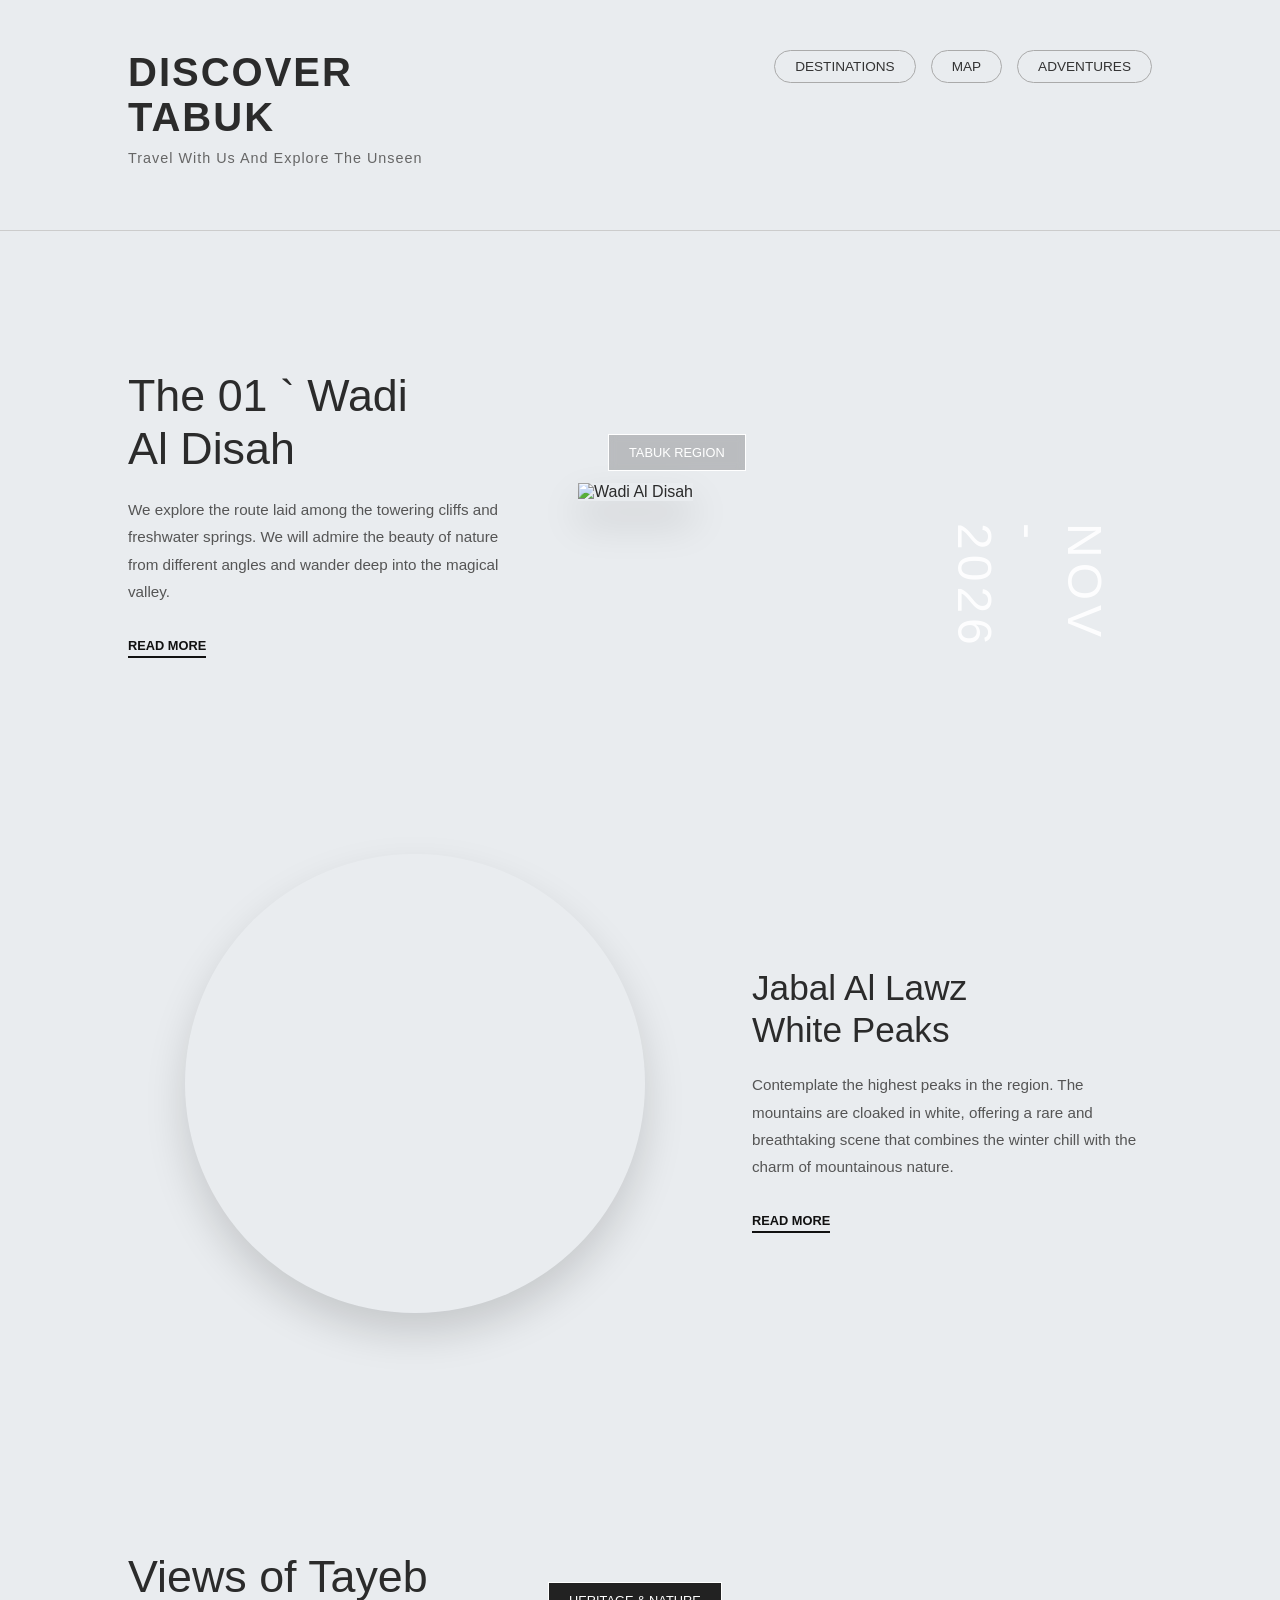
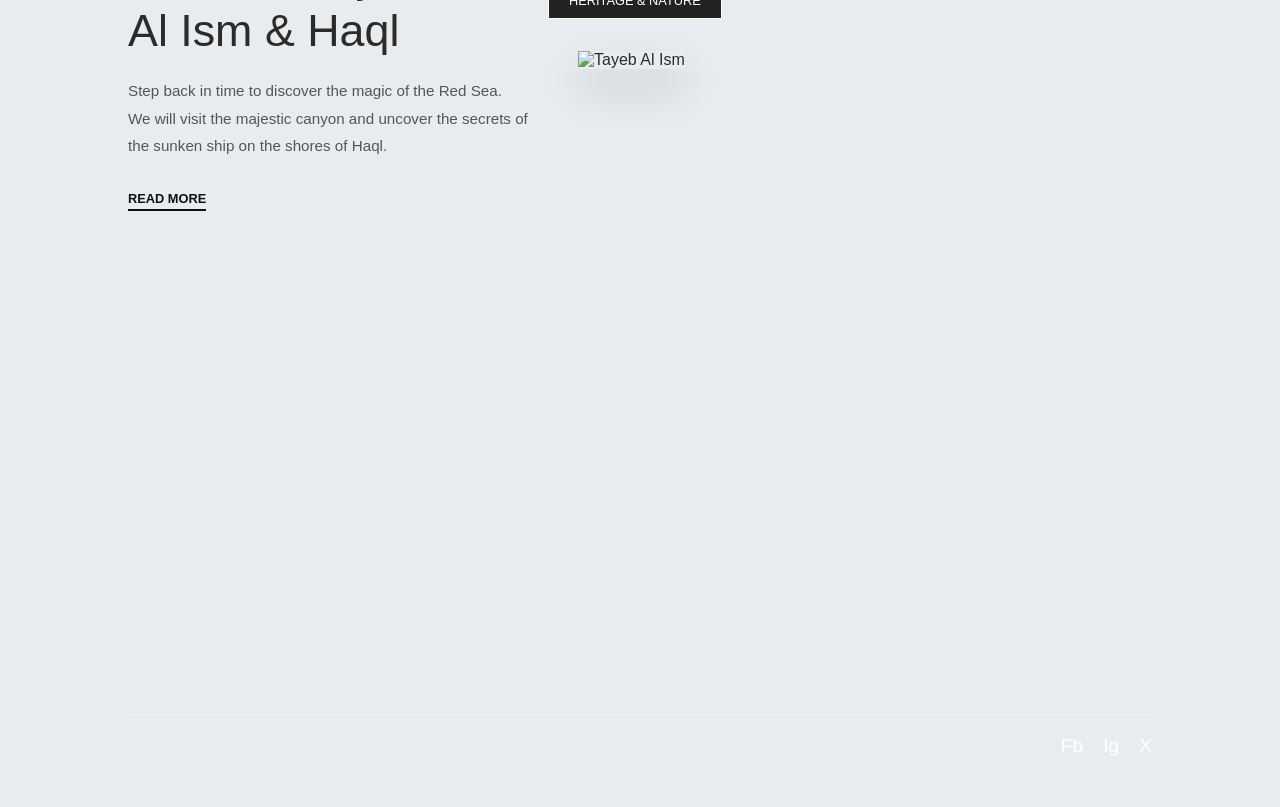
==== tabuk/index.html/index.html @ 75534507 "Initial upload" ====
<!DOCTYPE html>
<html lang="en">
<head>
    <meta charset="UTF-8">
    <meta name="viewport" content="width=device-width, initial-scale=1.0">
    <title>Discover Tabuk</title>
    <link rel="stylesheet" href="style.css">
</head>
<body>

    <header>
        <div class="logo-area">
            <h1>Discover<br>Tabuk</h1>
            <p>Travel With Us And Explore The Unseen</p>
        </div>
        <nav>
            <a href="#">Destinations</a>
            <a href="#">Map</a>
            <a href="#">Adventures</a>
        </nav>
    </header>

    <div class="section">
        <div class="text-content">
            <h2>The 01 ` Wadi<br>Al Disah</h2>
            <p>We explore the route laid among the towering cliffs and freshwater springs. We will admire the beauty of nature from different angles and wander deep into the magical valley.</p>
            <a href="#" class="read-more">Read more</a>
        </div>
        <div class="img-container">
            <img src="https://images.unsplash.com/photo-1588390747470-38e9c0b1e162?ixlib=rb-4.0.3&auto=format&fit=crop&w=800&q=80" alt="Wadi Al Disah">
            <div class="vertical-text">NOV - 2026</div>
            <div class="floating-box">Tabuk Region</div>
        </div>
    </div>

    <div class="section" style="flex-direction: row-reverse;">
        <div class="text-content">
            <h2 style="font-size: 2.2rem;">Jabal Al Lawz<br>White Peaks</h2>
            <p>Contemplate the highest peaks in the region. The mountains are cloaked in white, offering a rare and breathtaking scene that combines the winter chill with the charm of mountainous nature.</p>
            <a href="#" class="read-more">Read more</a>
        </div>
        <div class="img-container">
            <img class="img-circle" src="https://images.unsplash.com/photo-1464822759023-fed622ff2c3b?ixlib=rb-4.0.3&auto=format&fit=crop&w=800&q=80" alt="Jabal Al Lawz">
        </div>
    </div>

    <div class="section">
        <div class="text-content">
            <h2>Views of Tayeb<br>Al Ism & Haql</h2>
            <p>Step back in time to discover the magic of the Red Sea. We will visit the majestic canyon and uncover the secrets of the sunken ship on the shores of Haql.</p>
            <a href="#" class="read-more">Read more</a>
        </div>
        <div class="img-container">
            <img style="height: 500px; width: 500px; object-fit: cover;" src="https://images.unsplash.com/photo-1682687220198-88e9bdea9931?ixlib=rb-4.0.3&auto=format&fit=crop&w=800&q=80" alt="Tayeb Al Ism">
            <div class="floating-box" style="bottom: 50px; left: -30px; background: #222;">Heritage & Nature</div>
        </div>
    </div>

    <footer>
        <div class="footer-content">
            <span>Fb</span>
            <span>Ig</span>
            <span>X</span>
        </div>
    </footer>

</body>
</html>
---- tabuk/index.html/style.css ----
/* إعدادات عامة تتناسب مع الطابع العصري الهادئ */
        body {
            font-family: 'Helvetica Neue', Arial, sans-serif;
            background-color: #e9ecef;
            color: #2b2b2b;
            margin: 0;
            padding: 0;
            overflow-x: hidden;
        }

        /* الترويسة */
        header {
            display: flex;
            justify-content: space-between;
            align-items: flex-start;
            padding: 50px 10%;
            border-bottom: 1px solid #ccc;
        }
        .logo-area h1 {
            font-size: 2.5rem;
            text-transform: uppercase;
            letter-spacing: 2px;
            margin: 0;
            font-weight: 700;
        }
        .logo-area p {
            color: #666;
            margin-top: 10px;
            font-size: 0.9rem;
            letter-spacing: 1px;
        }
        nav {
            display: flex;
            gap: 15px;
        }
        nav a {
            text-decoration: none;
            color: #333;
            font-size: 0.85rem;
            text-transform: uppercase;
            border: 1px solid #aaa;
            padding: 8px 20px;
            border-radius: 20px;
            transition: 0.3s;
        }
        nav a:hover {
            background-color: #333;
            color: #fff;
        }

        /* الأقسام العامة */
        .section {
            display: flex;
            align-items: center;
            justify-content: space-between;
            padding: 100px 10%;
            gap: 50px;
        }
        
        .text-content {
            flex: 1;
            max-width: 400px;
        }
        .text-content h2 {
            font-size: 2.8rem;
            font-weight: 400;
            margin-bottom: 20px;
            line-height: 1.2;
        }
        .text-content p {
            color: #555;
            line-height: 1.8;
            font-size: 0.95rem;
            margin-bottom: 30px;
        }
        .read-more {
            font-weight: bold;
            text-transform: uppercase;
            font-size: 0.8rem;
            text-decoration: none;
            color: #111;
            border-bottom: 2px solid #111;
            padding-bottom: 3px;
        }

        /* الصور وتنسيقاتها */
        .img-container {
            flex: 1.2;
            position: relative;
        }
        .img-container img {
            width: 100%;
            height: 600px;
            object-fit: cover;
            box-shadow: 0 20px 40px rgba(0,0,0,0.15);
        }
        
        /* تأثيرات خاصة بالصور تطابق التصميم */
        .img-circle {
            border-radius: 50%;
            aspect-ratio: 1 / 1;
            height: auto !important;
            width: 80% !important;
            margin: 0 auto;
            display: block;
        }
        .vertical-text {
            position: absolute;
            top: 40px;
            right: 40px;
            writing-mode: vertical-rl;
            color: rgba(255, 255, 255, 0.9);
            font-size: 3rem;
            font-weight: 300;
            letter-spacing: 5px;
        }
        .floating-box {
            position: absolute;
            bottom: 30px;
            left: 30px;
            border: 1px solid #fff;
            color: #fff;
            padding: 10px 20px;
            font-size: 0.8rem;
            text-transform: uppercase;
            background: rgba(0,0,0,0.2);
            backdrop-filter: blur(5px);
        }
        
        /* التذييل */
        footer {
            background-image: url('https://images.unsplash.com/photo-1621255106197-0fc4e42a9b3a?ixlib=rb-4.0.3&auto=format&fit=crop&w=1920&q=80');
            background-size: cover;
            background-position: center;
            height: 400px;
            position: relative;
            display: flex;
            align-items: flex-end;
            padding: 50px 10%;
        }
        .footer-content {width: 100%;
            display: flex;
            justify-content: flex-end;
            border-top: 1px solid rgba(255,255,255,0.3);
            padding-top: 20px;
        }
        .footer-content span {
            color: #fff;
            margin-left: 20px;
            font-size: 1.2rem;
            cursor: pointer;
        }
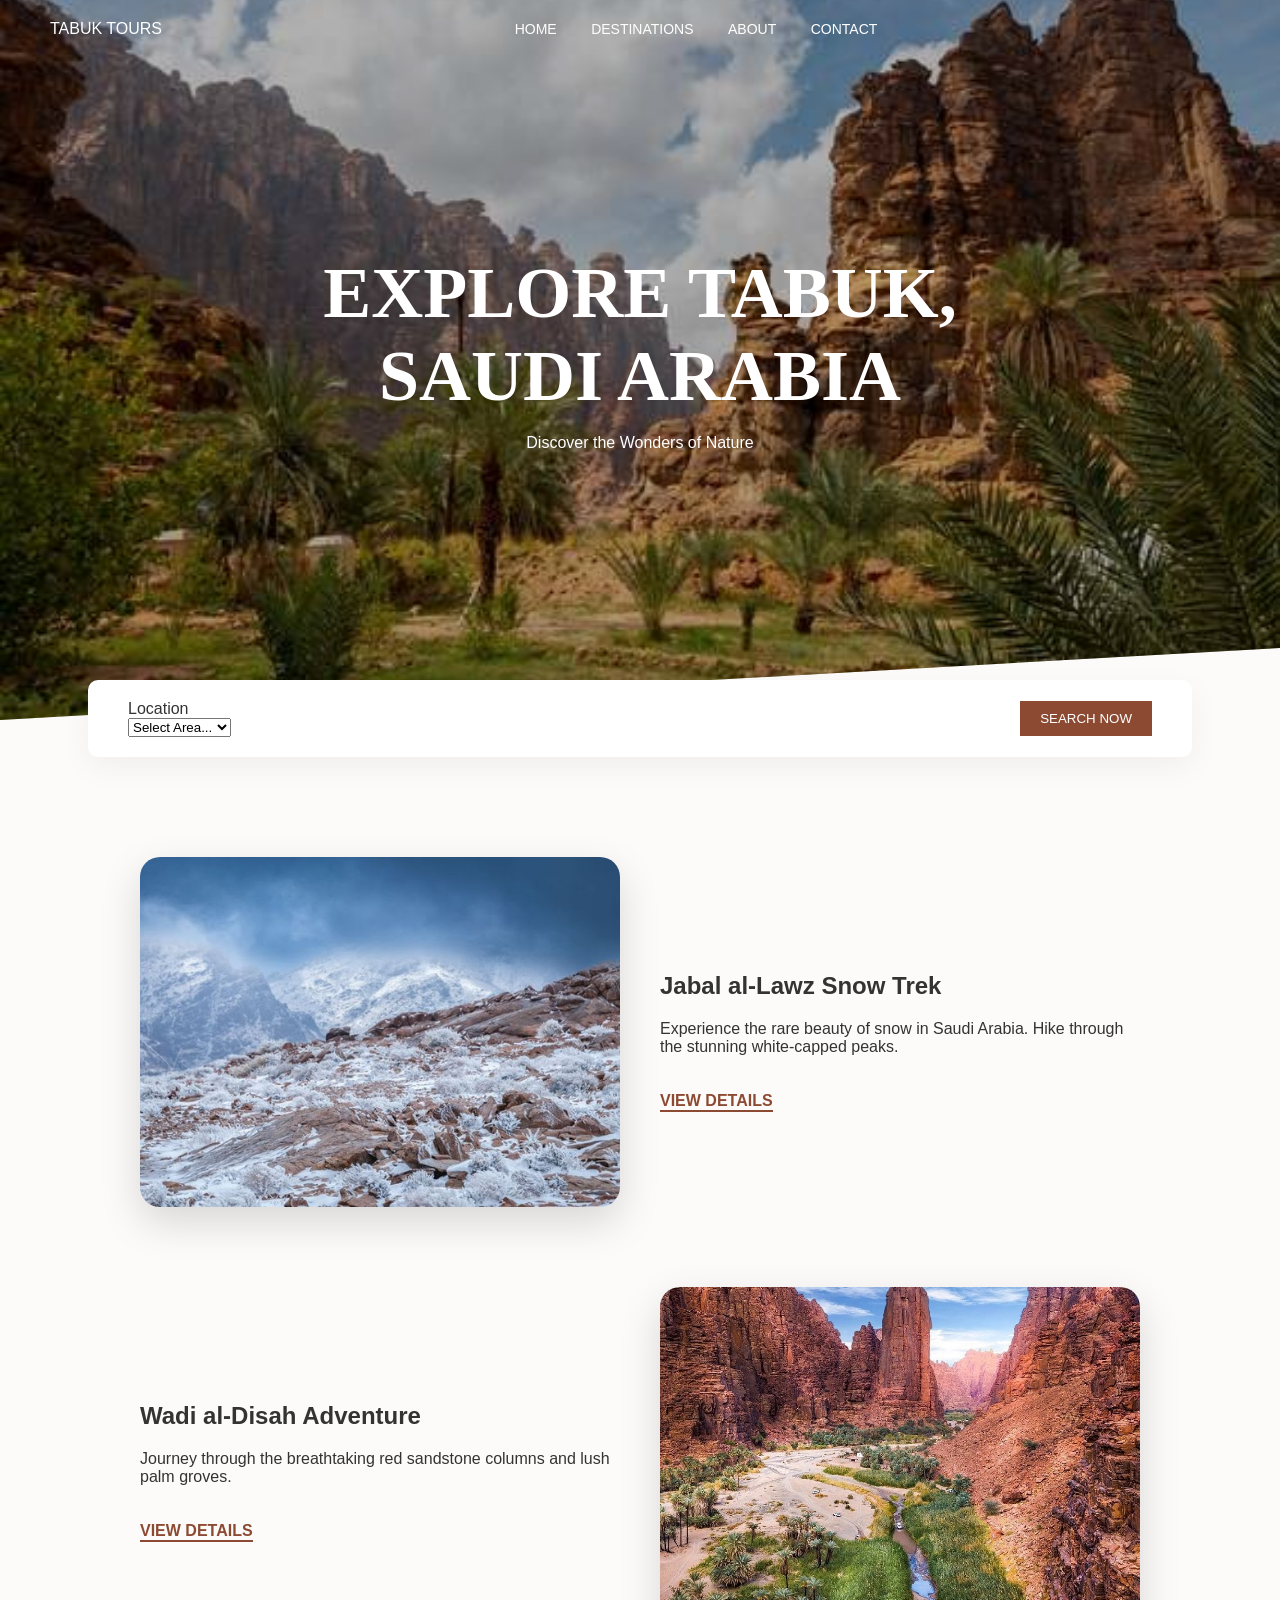
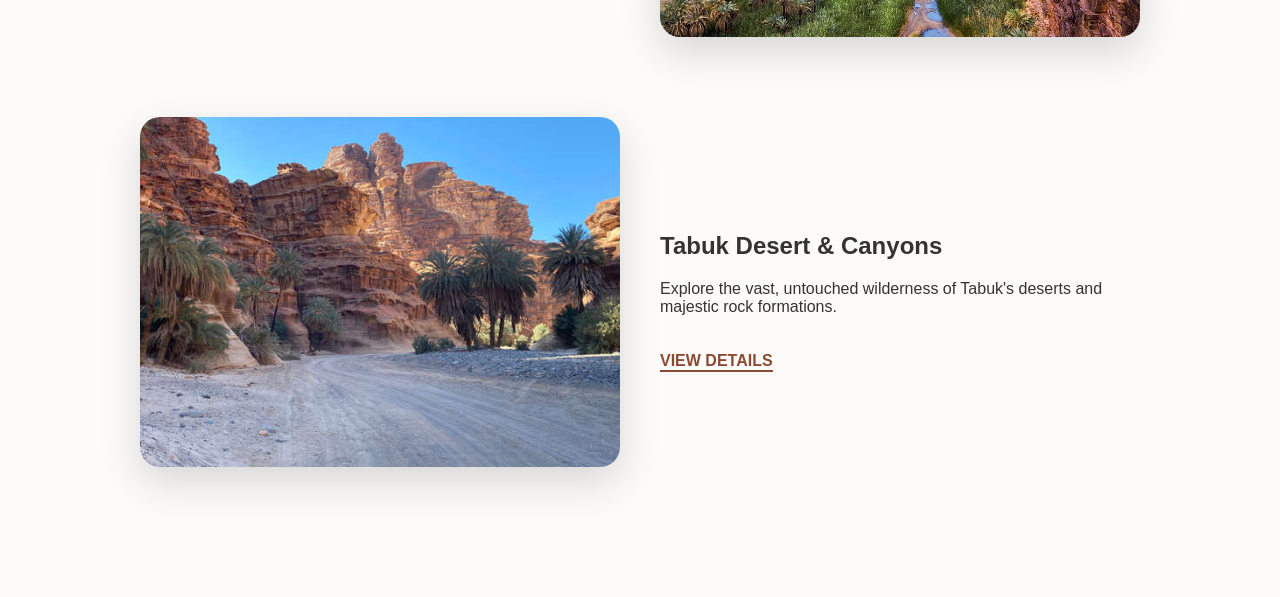
==== commit 2f3217cd: "Rename tabb.html to index.html" ====
--- a/tabuk/index.html/index.html
+++ b/tabuk/index.html/index.html
@@ -3,66 +3,212 @@
 <head>
     <meta charset="UTF-8">
     <meta name="viewport" content="width=device-width, initial-scale=1.0">
-    <title>Discover Tabuk</title>
-    <link rel="stylesheet" href="style.css">
+    <title>Explore Tabuk, Saudi Arabia</title>
+    <style>
+        @import url('https://fonts.googleapis.com/css2?family=Montserrat:wght@400;700&family=Playfair+Display:wght@700&display=swap');
+
+        body, html {
+            margin: 0;
+            padding: 0;
+            font-family: 'Montserrat', sans-serif;
+            background-color: #fcfbf9;
+            color: #333;
+            overflow-x: hidden;
+        }
+
+        header {
+            position: absolute;
+            top: 0;
+            width: 100%;
+            padding: 20px 50px;
+            display: flex;
+            justify-content: space-between;
+            align-items: center;
+            box-sizing: border-box;
+            color: white;
+            z-index: 10;
+        }
+        header nav a {
+            color: white;
+            text-decoration: none;
+            margin: 0 15px;
+            font-size: 14px;
+            text-transform: uppercase;
+        }
+
+        .hero {
+            height: 80vh;
+            /* تم تعديل المسار هنا */
+            background-image: linear-gradient(rgba(0,0,0,0.3), rgba(0,0,0,0.3)), url('./1.jpeg'); 
+            background-size: cover;
+            background-position: center;
+            display: flex;
+            flex-direction: column;
+            justify-content: center;
+            align-items: center;
+            text-align: center;
+            color: white;
+            clip-path: polygon(0 0, 100% 0, 100% 90%, 0 100%);
+        }
+
+        .hero h1 {
+            font-family: 'Playfair Display', serif;
+            font-size: 4.5rem;
+            margin: 0;
+        }
+
+        .route-selection {
+            background: white;
+            width: 80%;
+            margin: -40px auto 50px;
+            padding: 20px 40px;
+            border-radius: 10px;
+            box-shadow: 0 10px 30px rgba(0,0,0,0.05);
+            display: flex;
+            justify-content: space-between;
+            align-items: center;
+            position: relative;
+            z-index: 5;
+        }
+
+        .destinations {
+            max-width: 1000px;
+            margin: 0 auto;
+            padding: 50px 20px;
+        }
+
+        .destination-card {
+            display: flex;
+            align-items: center;
+            margin-bottom: 80px;
+            gap: 40px;
+        }
+
+        .destination-card.reverse {
+            flex-direction: row-reverse;
+        }
+
+        .image-container {
+            flex: 1;
+            overflow: hidden;
+            border-radius: 20px;
+            box-shadow: 0 15px 40px rgba(0,0,0,0.15);
+        }
+
+        .destination-image {
+            width: 100%;
+            height: 350px;
+            background-size: cover;
+            background-position: center;
+            transition: transform 0.8s ease;
+        }
+
+        .destination-card:hover .destination-image {
+            transform: scale(1.1);
+        }
+
+        .destination-info {
+            flex: 1;
+        }
+
+        .btn-details {
+            display: inline-block;
+            margin-top: 20px;
+            text-decoration: none;
+            color: #8c4a32;
+            font-weight: bold;
+            border-bottom: 2px solid #8c4a32;
+        }
+
+        .reveal {
+            opacity: 0;
+            transform: translateY(60px);
+            transition: all 0.8s ease-out;
+        }
+        .reveal.active {
+            opacity: 1;
+            transform: translateY(0);
+        }
+    </style>
 </head>
 <body>
 
     <header>
-        <div class="logo-area">
-            <h1>Discover<br>Tabuk</h1>
-            <p>Travel With Us And Explore The Unseen</p>
-        </div>
+        <div class="logo">TABUK TOURS</div>
         <nav>
+            <a href="#">Home</a>
             <a href="#">Destinations</a>
-            <a href="#">Map</a>
-            <a href="#">Adventures</a>
+            <a href="#">About</a>
+            <a href="#">Contact</a>
         </nav>
+        <div class="phone"></div>
     </header>
 
-    <div class="section">
-        <div class="text-content">
-            <h2>The 01 ` Wadi<br>Al Disah</h2>
-            <p>We explore the route laid among the towering cliffs and freshwater springs. We will admire the beauty of nature from different angles and wander deep into the magical valley.</p>
-            <a href="#" class="read-more">Read more</a>
-        </div>
-        <div class="img-container">
-            <img src="https://images.unsplash.com/photo-1588390747470-38e9c0b1e162?ixlib=rb-4.0.3&auto=format&fit=crop&w=800&q=80" alt="Wadi Al Disah">
-            <div class="vertical-text">NOV - 2026</div>
-            <div class="floating-box">Tabuk Region</div>
-        </div>
-    </div>
-
-    <div class="section" style="flex-direction: row-reverse;">
-        <div class="text-content">
-            <h2 style="font-size: 2.2rem;">Jabal Al Lawz<br>White Peaks</h2>
-            <p>Contemplate the highest peaks in the region. The mountains are cloaked in white, offering a rare and breathtaking scene that combines the winter chill with the charm of mountainous nature.</p>
-            <a href="#" class="read-more">Read more</a>
-        </div>
-        <div class="img-container">
-            <img class="img-circle" src="https://images.unsplash.com/photo-1464822759023-fed622ff2c3b?ixlib=rb-4.0.3&auto=format&fit=crop&w=800&q=80" alt="Jabal Al Lawz">
-        </div>
-    </div>
-
-    <div class="section">
-        <div class="text-content">
-            <h2>Views of Tayeb<br>Al Ism & Haql</h2>
-            <p>Step back in time to discover the magic of the Red Sea. We will visit the majestic canyon and uncover the secrets of the sunken ship on the shores of Haql.</p>
-            <a href="#" class="read-more">Read more</a>
-        </div>
-        <div class="img-container">
-            <img style="height: 500px; width: 500px; object-fit: cover;" src="https://images.unsplash.com/photo-1682687220198-88e9bdea9931?ixlib=rb-4.0.3&auto=format&fit=crop&w=800&q=80" alt="Tayeb Al Ism">
-            <div class="floating-box" style="bottom: 50px; left: -30px; background: #222;">Heritage & Nature</div>
-        </div>
-    </div>
-
-    <footer>
-        <div class="footer-content">
-            <span>Fb</span>
-            <span>Ig</span>
-            <span>X</span>
-        </div>
-    </footer>
-
+    <section class="hero">
+        <div class="hero-content">
+            <h1>EXPLORE TABUK,<br>SAUDI ARABIA</h1>
+            <p>Discover the Wonders of Nature</p>
+        </div>
+    </section>
+
+    <section class="route-selection reveal">
+        <div>
+            <label>Location</label><br>
+            <select><option>Select Area...</option></select>
+        </div>
+        <button style="background:#8c4a32; color:white; border:none; padding:10px 20px; cursor:pointer;">SEARCH NOW</button>
+    </section>
+
+    <section class="destinations">
+
+        <div class="destination-card reveal">
+            <div class="image-container">
+                <div class="destination-image" style="background-image: url('./3.jpg');"></div>
+            </div>
+            <div class="destination-info">
+                <h2>Jabal al-Lawz Snow Trek</h2>
+                <p>Experience the rare beauty of snow in Saudi Arabia. Hike through the stunning white-capped peaks.</p>
+                <a href="#" class="btn-details">VIEW DETAILS</a>
+            </div>
+        </div>
+
+        <div class="destination-card reverse reveal">
+            <div class="image-container">
+                <div class="destination-image" style="background-image: url('./تبوك-2.jpg');"></div>
+            </div>
+            <div class="destination-info">
+                <h2>Wadi al-Disah Adventure</h2>
+                <p>Journey through the breathtaking red sandstone columns and lush palm groves.</p>
+                <a href="#" class="btn-details">VIEW DETAILS</a>
+            </div>
+        </div>
+
+        <div class="destination-card reveal">
+            <div class="image-container">
+                <div class="destination-image" style="background-image: url('./2.jpeg');"></div>
+            </div>
+            <div class="destination-info">
+                <h2>Tabuk Desert & Canyons</h2>
+                <p>Explore the vast, untouched wilderness of Tabuk's deserts and majestic rock formations.</p>
+                <a href="#" class="btn-details">VIEW DETAILS</a>
+            </div>
+        </div>
+
+    </section>
+
+    <script>
+        function reveal() {
+            var reveals = document.querySelectorAll('.reveal');
+            for (var i = 0; i < reveals.length; i++) {
+                var windowHeight = window.innerHeight;
+                var elementTop = reveals[i].getBoundingClientRect().top;
+                if (elementTop < windowHeight - 100) {
+                    reveals[i].classList.add('active');
+                }
+            }
+        }
+        window.addEventListener('scroll', reveal);
+        reveal();
+    </script>
 </body>
-</html>+</html>
